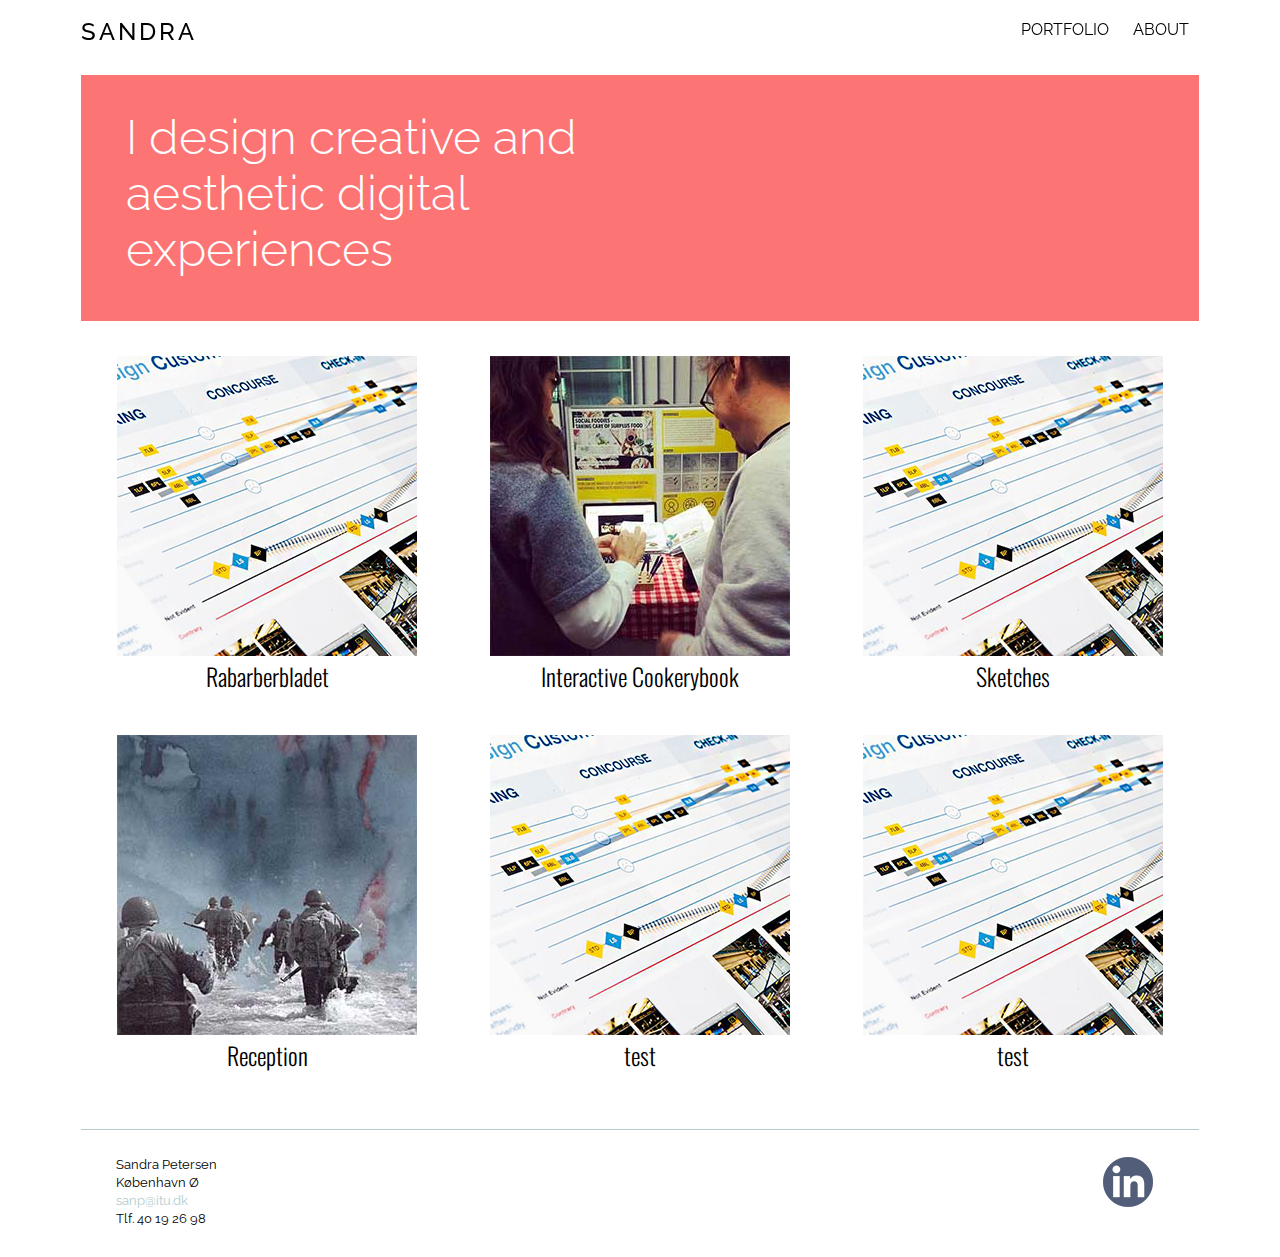
==== index.html @ 51c0dbad "ændring" ====
<!Doctype html>
<html>
<head> 
	<meta charset="utf-8">
	<meta name="viewport" content="width=device-width, initial-scale=1">
    <title>Sandra - portfolio</title>
<link href="style/style.css" rel="stylesheet" type="text/css"/>
<script type="text/javascript" src="script.js"></script>
<link href='https://fonts.googleapis.com/css?family=Raleway:400,300,200,700' rel='stylesheet' type='text/css'>
<link href='https://fonts.googleapis.com/css?family=Oswald:400,300,700' rel='stylesheet' type='text/css'>
</head>

<body>
<div id="wrapper">
<div id="topnav">
<a href="index.html" id="logo">Sandra</a>
	<nav>
		<ul id="menu">
			<li><a href="index.html">Portfolio</a></li>
			<li><a href="about/about.html">About</a></li>
		</ul>	
	</nav>
</div>
<header>
<h1>I design creative and aesthetic digital experiences</h1>
    </header>
<div class="main">
<section class="project1">
<a href="rabarberbladet/rabarberbladet.html"><img src="img/portfolio.png" alt="Se projekt"></a>
<p class="projectdescription">Rabarberbladet</p>
</section>
<section class="project1">
<a href="prototype/prototype.html"><img src="img/prototype.jpg" alt="Se projekt"></a>
<p class="projectdescription">Interactive Cookerybook</p>
</section>
<section class="project1">
<a href="#"><img src="img/portfolio.png" alt="Se projekt"></a>
<p class="projectdescription">Sketches</p>
</section>
<section class="project1">
<a href="#"><img src="img/reception.jpg" alt="Se projekt"></a>
<p class="projectdescription">Reception</p>
</section>
<section class="project1">
<a href="#"><img src="img/portfolio.png" alt="Se projekt"></a>
    <p class="projectdescription">test</p>
</section>
<section class="project1">
<a href="#"><img src="img/portfolio.png" alt="Se projekt"></a>
    <p class="projectdescription">test</p>
</section>  
</div>
<footer>
<div id="kontakt">
<adress>
Sandra Petersen<br/>
København Ø<br/>
<a href="mailto:sanp@itu.dk" target="_top">sanp@itu.dk</a><br/>
Tlf. 40 19 26 98
    </adress>
    </div>
<div id="social">
<a href="https://linkedin.com/in/sandra-petersen-ba0a684b"><img src="img/linkedin.png" alt="LinkedIn"></a>
</div>
</footer>
</div>
</body>
</html>
---- style/style.css ----
* {
	margin: 0;
	padding: 0;
} 
body {
	max-width: 1118px;
  margin: 0 auto;
}
#wrapper {
	min-height: 100%;
	margin: 0px auto;
}
#topnav {
  width: 100%;
	height: 75px;
	top: 0px;
	position: fixed;
	background-color: rgba(255,255,255,0.97);
	max-width: 1118px;
  z-index: 1000;
}
#menu {
	list-style-type: none;
	text-align: right;
	margin-top: 20px;
  float: right;
}
#menu li {
	display: inline;
	padding: 5px 10px;
	font-family: 'Raleway', sans-serif;
	font-weight: normal;
	text-transform: uppercase;
	font-size: 1em;
}
#menu li a {
	text-decoration: none;
	color: black;
}
#menu li a:hover {
	color: #fd7475;      
}
#logo {
    float: left;
    margin-top: 17px;
    font-size: 1.5em;
    text-decoration: none;
    font-family: 'Raleway', sans-serif;
    font-weight: 500;
    text-transform: uppercase;
    color: black;
    letter-spacing: 3px;    
}
#logo:hover {
    color: #B3CCCC;
}
header {
    box-sizing: content-box;
    background-color: #fd7475;
    clear: both;
    float: left;
    padding-left: 4%;
    padding-right: 50%;
    padding-top: 3%;
    padding-bottom: 4%;
    margin-top: 75px;
}
h1 {
    font-family: 'Raleway', sans-serif;
    font-weight: 300;
    font-size: 3em;
    color: #ffffff;
}
h2 {
    font-family: 'DIN Condensed', sans-serif;
    font-weight: 700;
    font-size: 3em;
    color: black;
}
h4 {
    font-family:'Oswald', sans-serif;
    font-size: 1.5em;
    font-weight: 300;
    color: #ffffff;
}
p {
    font-family: 'Raleway', sans-serif;
    font-weight: 300;
    font-size: 1em;
    color: black;
    line-height: 1.4em
}
.main {
    width: 100%;
    margin-right: 0px;
    margin-left: 0px;
    overflow: auto;
    margin-bottom: 50px;
}
.project1 {
    float: left;
    width: 33.33%; 
    text-align: center;
    min-width: 300px;
    margin-top: 35px;
}
.project1 > a{
    width: 300px;
    margin: 0 auto;
}
.project1:hover {
    opacity: 0.6;
    filter: alpha(opacity=60);
}
.projectdescription {
    height: 40px;
    text-overflow : ellipsis;
    font-family: 'Oswald', sans-serif;
    font-size: 1.5em;
    font-weight: 300;
    color: black;
}
.ommig {
    margin-top: 8%;
    width: 60%;
    float: left;
    margin-bottom: 50px;
}
.profilepicture {
    float: right;
    margin-top: 8%;
    margin-right: 40px;
}
.indhold {
    margin-top: 75px;
    width: 60%;
}
aside {
    width: 30%;
    background-color: #fd7475;
    float: right;
}
footer {
    float: left;
    width: 100%;
    border-top: 1px solid #B3CCCC;
}
#kontakt {
    margin-top: 25px;
    margin-bottom: 30px;
    margin-left: 35px;
    width: 150px;
}
adress {
    font-family: 'Raleway', sans-serif;
    font-size: 0.8em;
    color: black;
}
adress a {
    font-family: 'Raleway', sans-serif;
    font-size: 1em;
    text-decoration: none;
    color: #B3CCCC;
}
adress a:hover {
	  color: #fd7475;
}
#social {
    width: auto;
    float: right;
    margin-right: 46px;
    margin-top: -9%
}
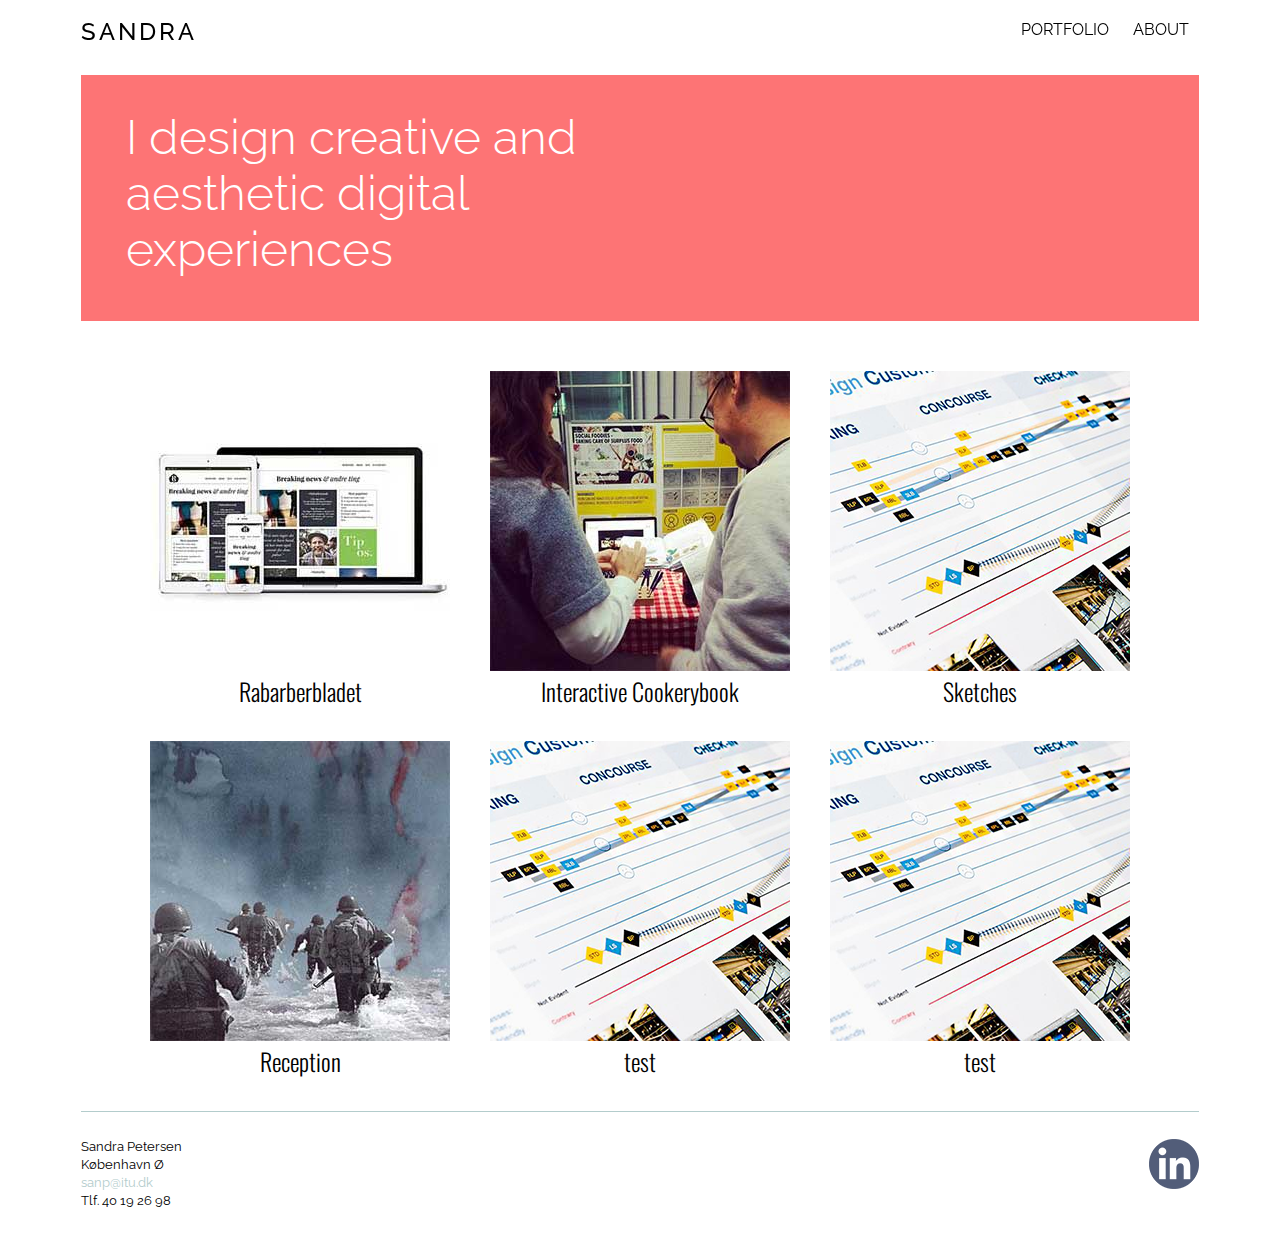
==== commit e3bbfb23: "ændring" ====
--- a/index.html
+++ b/index.html
@@ -26,7 +26,7 @@
     </header>
 <div class="main">
 <section class="project1">
-<a href="rabarberbladet/rabarberbladet.html"><img src="img/portfolio.png" alt="Se projekt"></a>
+<a href="rabarberbladet/rabarberbladet.html"><img src="img/rb300px.jpg" alt="Se projekt"></a>
 <p class="projectdescription">Rabarberbladet</p>
 </section>
 <section class="project1">
@@ -34,7 +34,7 @@
 <p class="projectdescription">Interactive Cookerybook</p>
 </section>
 <section class="project1">
-<a href="#"><img src="img/portfolio.png" alt="Se projekt"></a>
+<a href="project1/project1.html"><img src="img/portfolio.png" alt="Se projekt"></a>
 <p class="projectdescription">Sketches</p>
 </section>
 <section class="project1">
--- a/style/style.css
+++ b/style/style.css
@@ -77,12 +77,30 @@
     font-size: 3em;
     color: black;
 }
+h3 {
+    font-family:'Oswald', sans-serif;
+    font-size: 1.5em;
+    font-weight: 300;
+    color: #000000;
+}
 h4 {
     font-family:'Oswald', sans-serif;
     font-size: 1.5em;
     font-weight: 300;
     color: #ffffff;
 }
+h5 {
+	  font-family:'Oswald', sans-serif;
+    font-size: 1em;
+    font-weight: 300;
+    color: #ffffff;
+}
+h6 {
+	  font-family:'Oswald', sans-serif;
+    font-size: 0.875em;
+    font-weight: 300;
+    color: #ffffff;
+}
 p {
     font-family: 'Raleway', sans-serif;
     font-weight: 300;
@@ -91,18 +109,22 @@
     line-height: 1.4em
 }
 .main {
-    width: 100%;
-    margin-right: 0px;
-    margin-left: 0px;
-    overflow: auto;
+    text-align: center;
+    max-width: 1080px; /* (200+(20x2))x3 */
+    font-size: 0; /* fix for white space bug */
+    margin-left: auto;
+    margin-right: auto;
     margin-bottom: 50px;
 }
 .project1 {
-    float: left;
-    width: 33.33%; 
-    text-align: center;
-    min-width: 300px;
-    margin-top: 35px;
+    vertical-align: top;
+  	display: inline-block;
+    margin: 20px;
+	  margin-top: 50px;
+    font-size: 16px;
+	  height: 300px;
+	  width: 300px;
+	  background-color: #ffffff;
 }
 .project1 > a{
     width: 300px;
@@ -121,7 +143,7 @@
     color: black;
 }
 .ommig {
-    margin-top: 8%;
+    margin-top: 110px;
     width: 60%;
     float: left;
     margin-bottom: 50px;
@@ -132,13 +154,22 @@
     margin-right: 40px;
 }
 .indhold {
-    margin-top: 75px;
+    margin-top: 120px;
     width: 60%;
+    float: left;
 }
 aside {
     width: 30%;
     background-color: #fd7475;
     float: right;
+	  margin-top: 125px;
+	  padding: 15px;
+}
+#imgrb {
+	  display: block;
+    margin-left: auto;
+    margin-right: auto;
+    max-width: 100%;
 }
 footer {
     float: left;
@@ -148,7 +179,6 @@
 #kontakt {
     margin-top: 25px;
     margin-bottom: 30px;
-    margin-left: 35px;
     width: 150px;
 }
 adress {
@@ -168,6 +198,21 @@
 #social {
     width: auto;
     float: right;
-    margin-right: 46px;
     margin-top: -9%
+}
+
+@media screen and (max-width: 600px) {
+	
+/* Rabarberbaldet */
+.indhold {
+	width: 100%;
+	margin-bottom: -60px;
+	}
+aside {
+	width: 96%;
+	padding: 10px;
+	}
+#imgrb {
+		width: 100%;
+	}
 }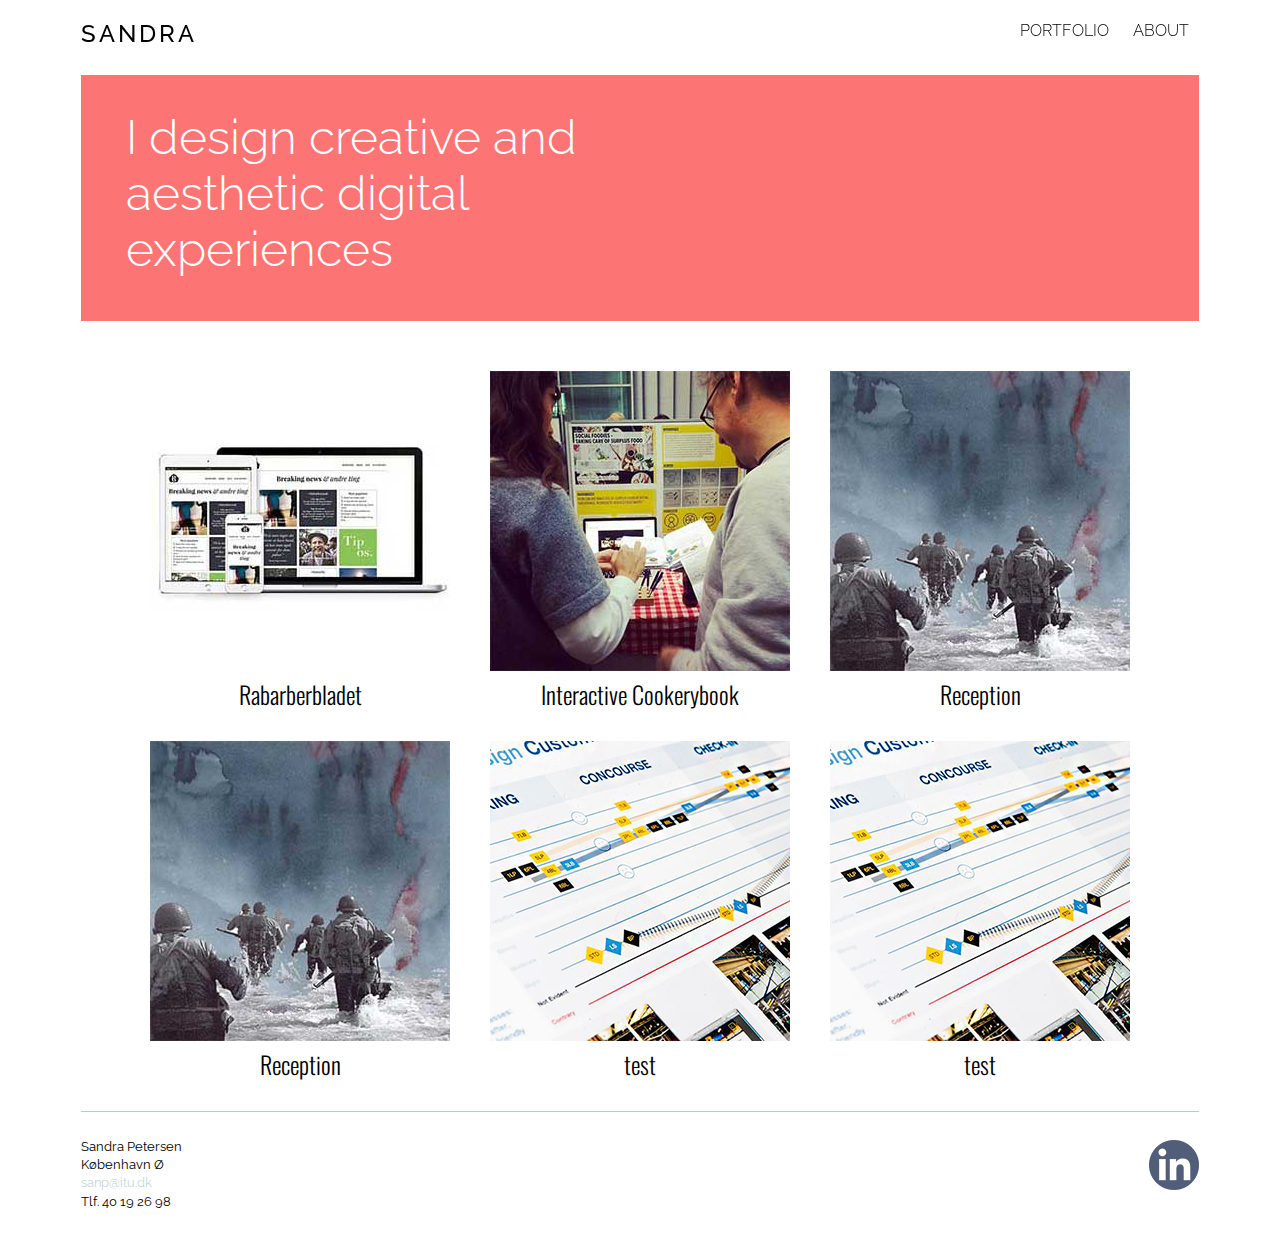
==== commit a07c27d9: "ændring" ====
--- a/index.html
+++ b/index.html
@@ -34,8 +34,8 @@
 <p class="projectdescription">Interactive Cookerybook</p>
 </section>
 <section class="project1">
-<a href="project1/project1.html"><img src="img/portfolio.png" alt="Se projekt"></a>
-<p class="projectdescription">Sketches</p>
+<a href="Reception/reception.html"><img src="img/reception.jpg" alt="Se projekt"></a>
+<p class="projectdescription">Reception</p>
 </section>
 <section class="project1">
 <a href="#"><img src="img/reception.jpg" alt="Se projekt"></a>
--- a/style/style.css
+++ b/style/style.css
@@ -107,6 +107,17 @@
     font-size: 1em;
     color: black;
     line-height: 1.4em
+}
+a {
+	  font-family: 'Raleway', sans-serif;
+    font-weight: 300;
+    font-size: 1em;
+    line-height: 1.4em;
+		text-decoration: none;
+    color: #B3CCCC;
+}
+a:hover {
+	 color: #fd7475;
 }
 .main {
     text-align: center;
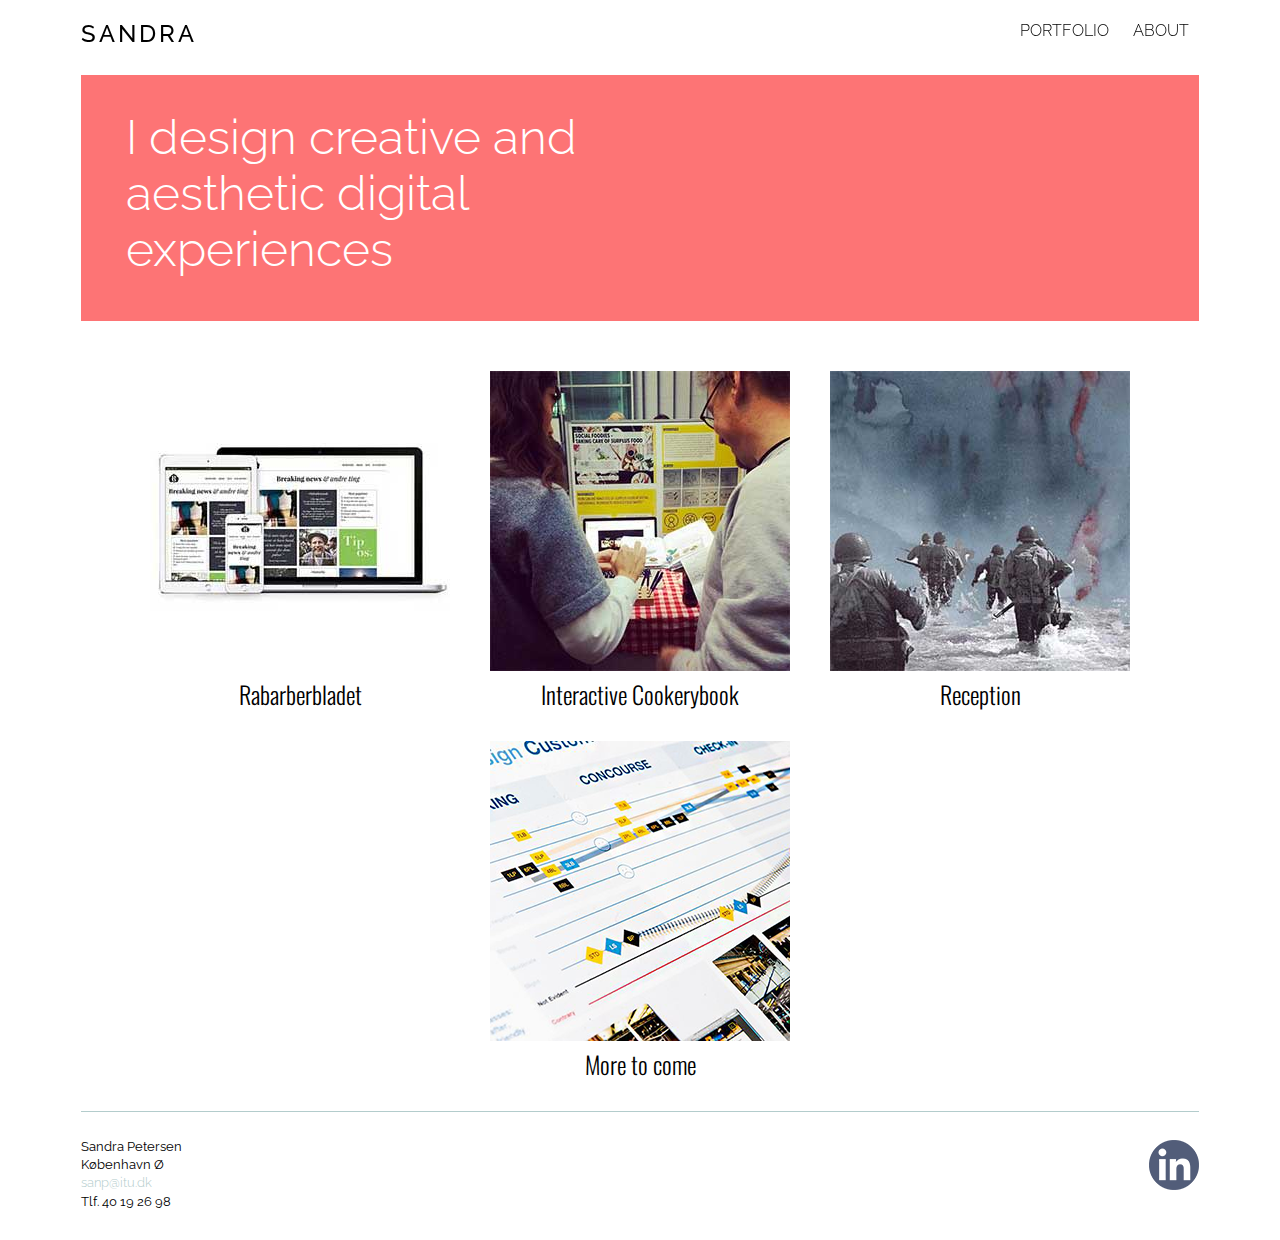
==== commit 037d1cbd: "ændring" ====
--- a/index.html
+++ b/index.html
@@ -30,7 +30,7 @@
 <p class="projectdescription">Rabarberbladet</p>
 </section>
 <section class="project1">
-<a href="prototype/prototype.html"><img src="img/prototype.jpg" alt="Se projekt"></a>
+<a href="socialfoodies/socialfoodies.html"><img src="img/prototype.jpg" alt="Se projekt"></a>
 <p class="projectdescription">Interactive Cookerybook</p>
 </section>
 <section class="project1">
@@ -38,17 +38,9 @@
 <p class="projectdescription">Reception</p>
 </section>
 <section class="project1">
-<a href="#"><img src="img/reception.jpg" alt="Se projekt"></a>
-<p class="projectdescription">Reception</p>
+<a href="#"><img src="img/portfolio.png" alt="Se projekt"></a>
+<p class="projectdescription">More to come</p>
 </section>
-<section class="project1">
-<a href="#"><img src="img/portfolio.png" alt="Se projekt"></a>
-    <p class="projectdescription">test</p>
-</section>
-<section class="project1">
-<a href="#"><img src="img/portfolio.png" alt="Se projekt"></a>
-    <p class="projectdescription">test</p>
-</section>  
 </div>
 <footer>
 <div id="kontakt">
--- a/style/style.css
+++ b/style/style.css
@@ -166,6 +166,7 @@
 }
 .indhold {
     margin-top: 120px;
+	  margin-bottom: 50px;
     width: 60%;
     float: left;
 }
@@ -182,6 +183,14 @@
     margin-right: auto;
     max-width: 100%;
 }
+#imgsf {
+	  display: block;
+    margin-left: auto;
+    margin-right: auto;
+    max-width: 100%;
+	  margin-top: 50px;
+    margin-bottom: 100px;
+}
 footer {
     float: left;
     width: 100%;
@@ -215,9 +224,13 @@
 @media screen and (max-width: 600px) {
 	
 /* Rabarberbaldet */
+#logo {
+	margin-left: 10px;
+	}
 .indhold {
 	width: 100%;
 	margin-bottom: -60px;
+	margin-left: 10px;
 	}
 aside {
 	width: 96%;
@@ -226,4 +239,12 @@
 #imgrb {
 		width: 100%;
 	}
+#kontakt {
+	margin-left: 10px;
+	}
+#social {
+  margin-top: -90px;
+	margin-right: 10px;
+    
+}
 }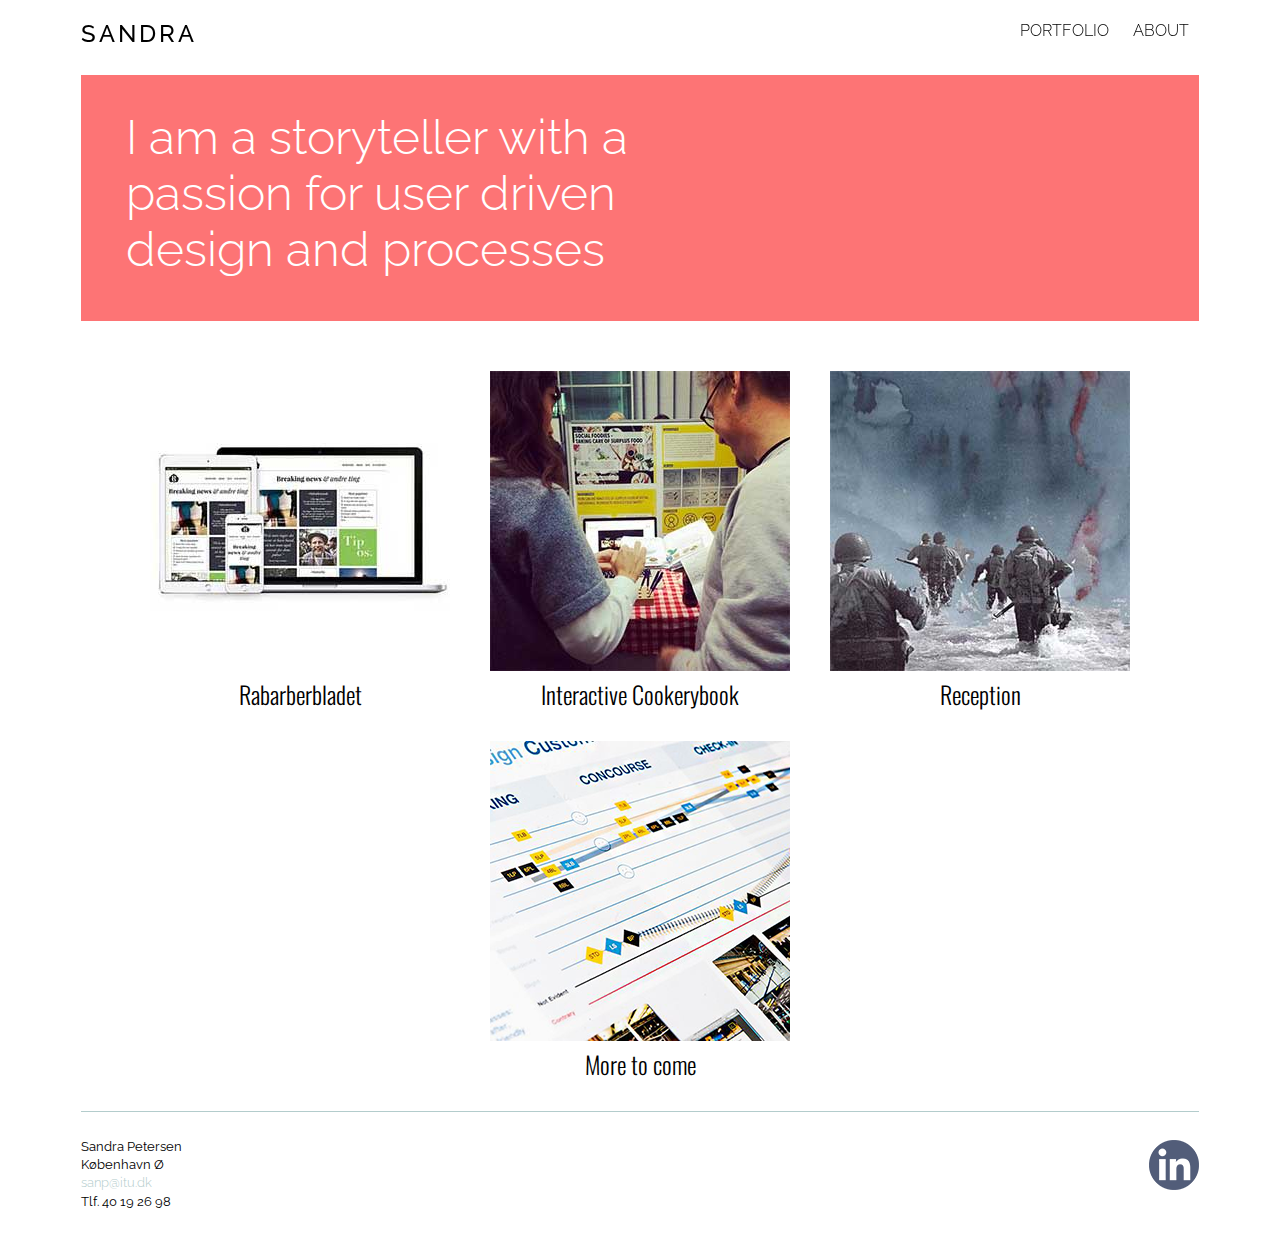
==== commit 06426fcb: "ændring" ====
--- a/index.html
+++ b/index.html
@@ -22,7 +22,7 @@
 	</nav>
 </div>
 <header>
-<h1>I design creative and aesthetic digital experiences</h1>
+<h1>I am a storyteller with a passion for user driven design and processes</h1>
     </header>
 <div class="main">
 <section class="project1">
--- a/style/style.css
+++ b/style/style.css
@@ -177,6 +177,10 @@
 	  margin-top: 125px;
 	  padding: 15px;
 }
+#responsive {
+	  max-width: 100%;
+	  margin-left: 297px;
+}
 #imgrb {
 	  display: block;
     margin-left: auto;
@@ -239,6 +243,12 @@
 #imgrb {
 		width: 100%;
 	}
+#responsive {
+	  width: 100%;
+		display: block;
+    margin-left: auto;
+    margin-right: auto;
+}
 #kontakt {
 	margin-left: 10px;
 	}
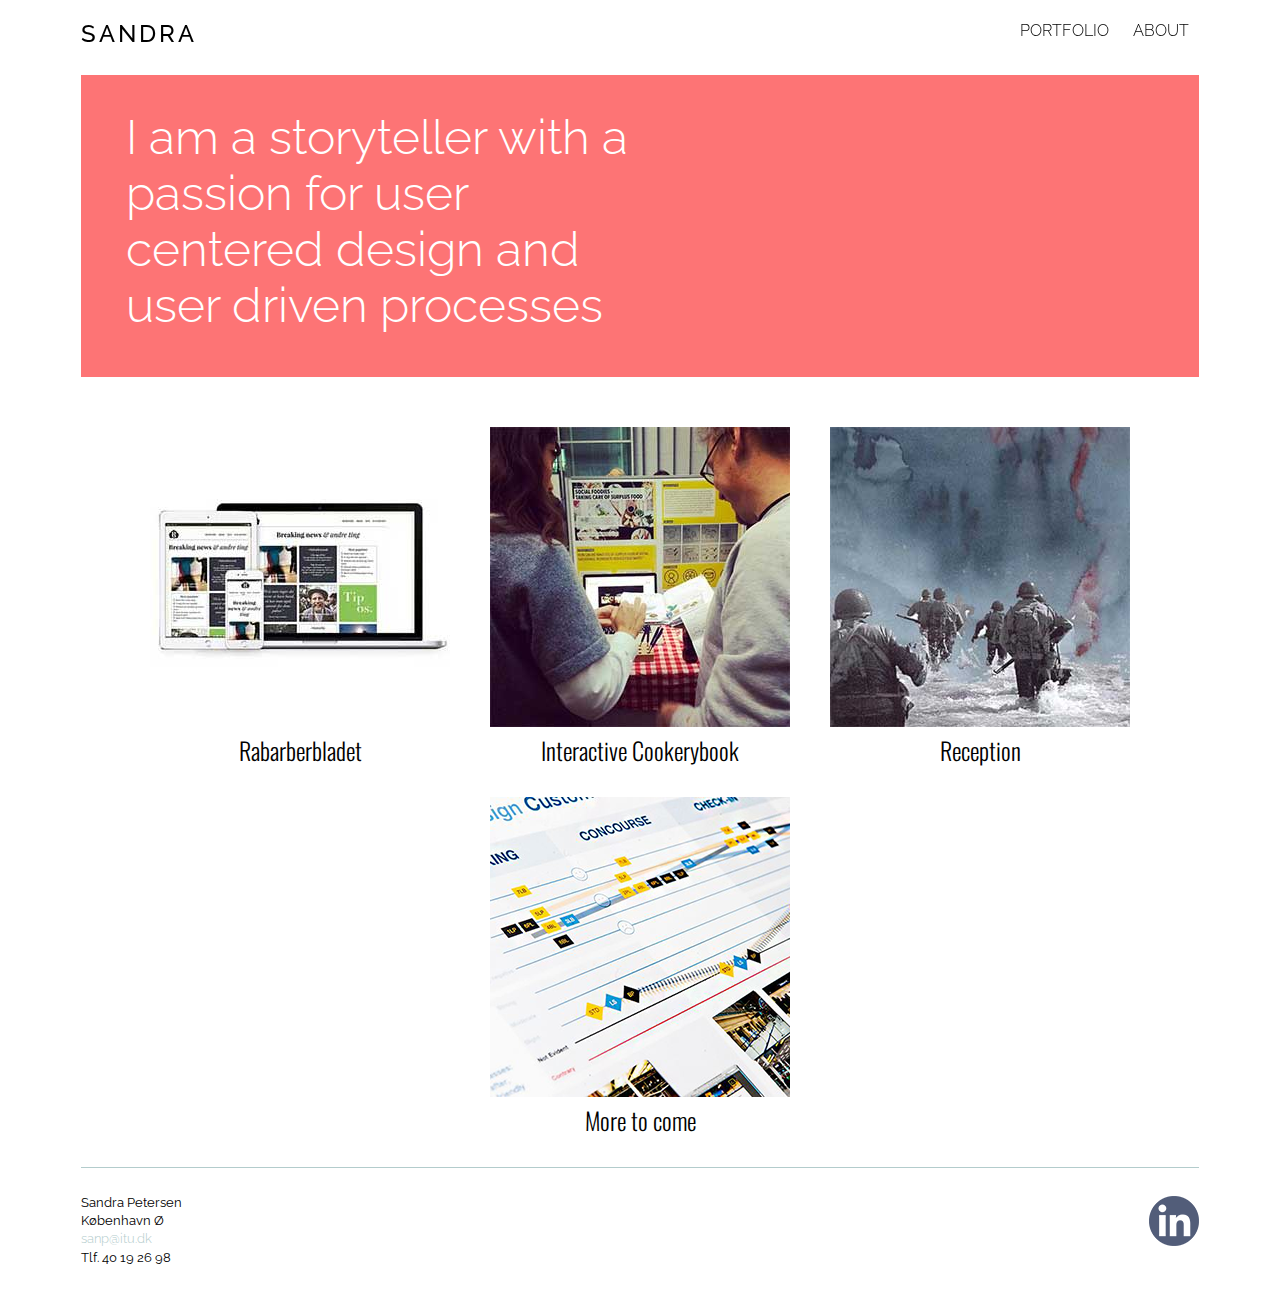
==== commit 01a71150: "ændring" ====
--- a/index.html
+++ b/index.html
@@ -22,7 +22,7 @@
 	</nav>
 </div>
 <header>
-<h1>I am a storyteller with a passion for user driven design and processes</h1>
+<h1>I am a storyteller with a passion for user centered design and user driven processes</h1>
     </header>
 <div class="main">
 <section class="project1">
--- a/style/style.css
+++ b/style/style.css
@@ -228,6 +228,9 @@
 @media screen and (max-width: 600px) {
 	
 /* Rabarberbaldet */
+h1 {
+		font-size: 2em;
+	}
 #logo {
 	margin-left: 10px;
 	}
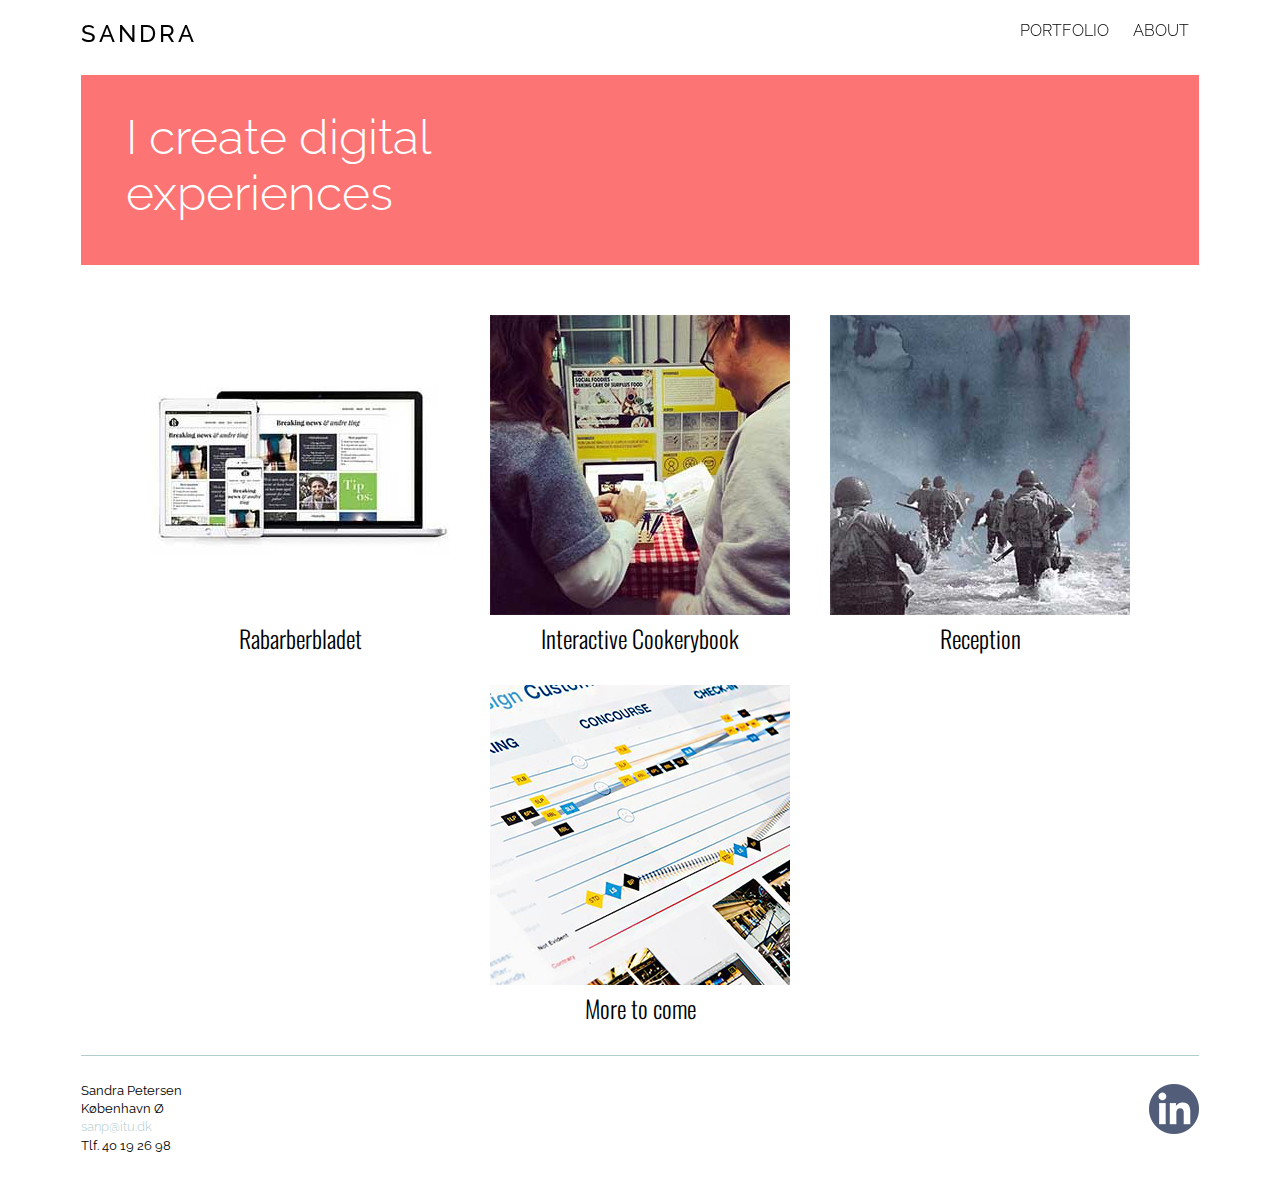
==== commit ba1f3cf6: "ændring" ====
--- a/index.html
+++ b/index.html
@@ -22,7 +22,7 @@
 	</nav>
 </div>
 <header>
-<h1>I am a storyteller with a passion for user centered design and user driven processes</h1>
+<h1>I create digital experiences</h1>
     </header>
 <div class="main">
 <section class="project1">
